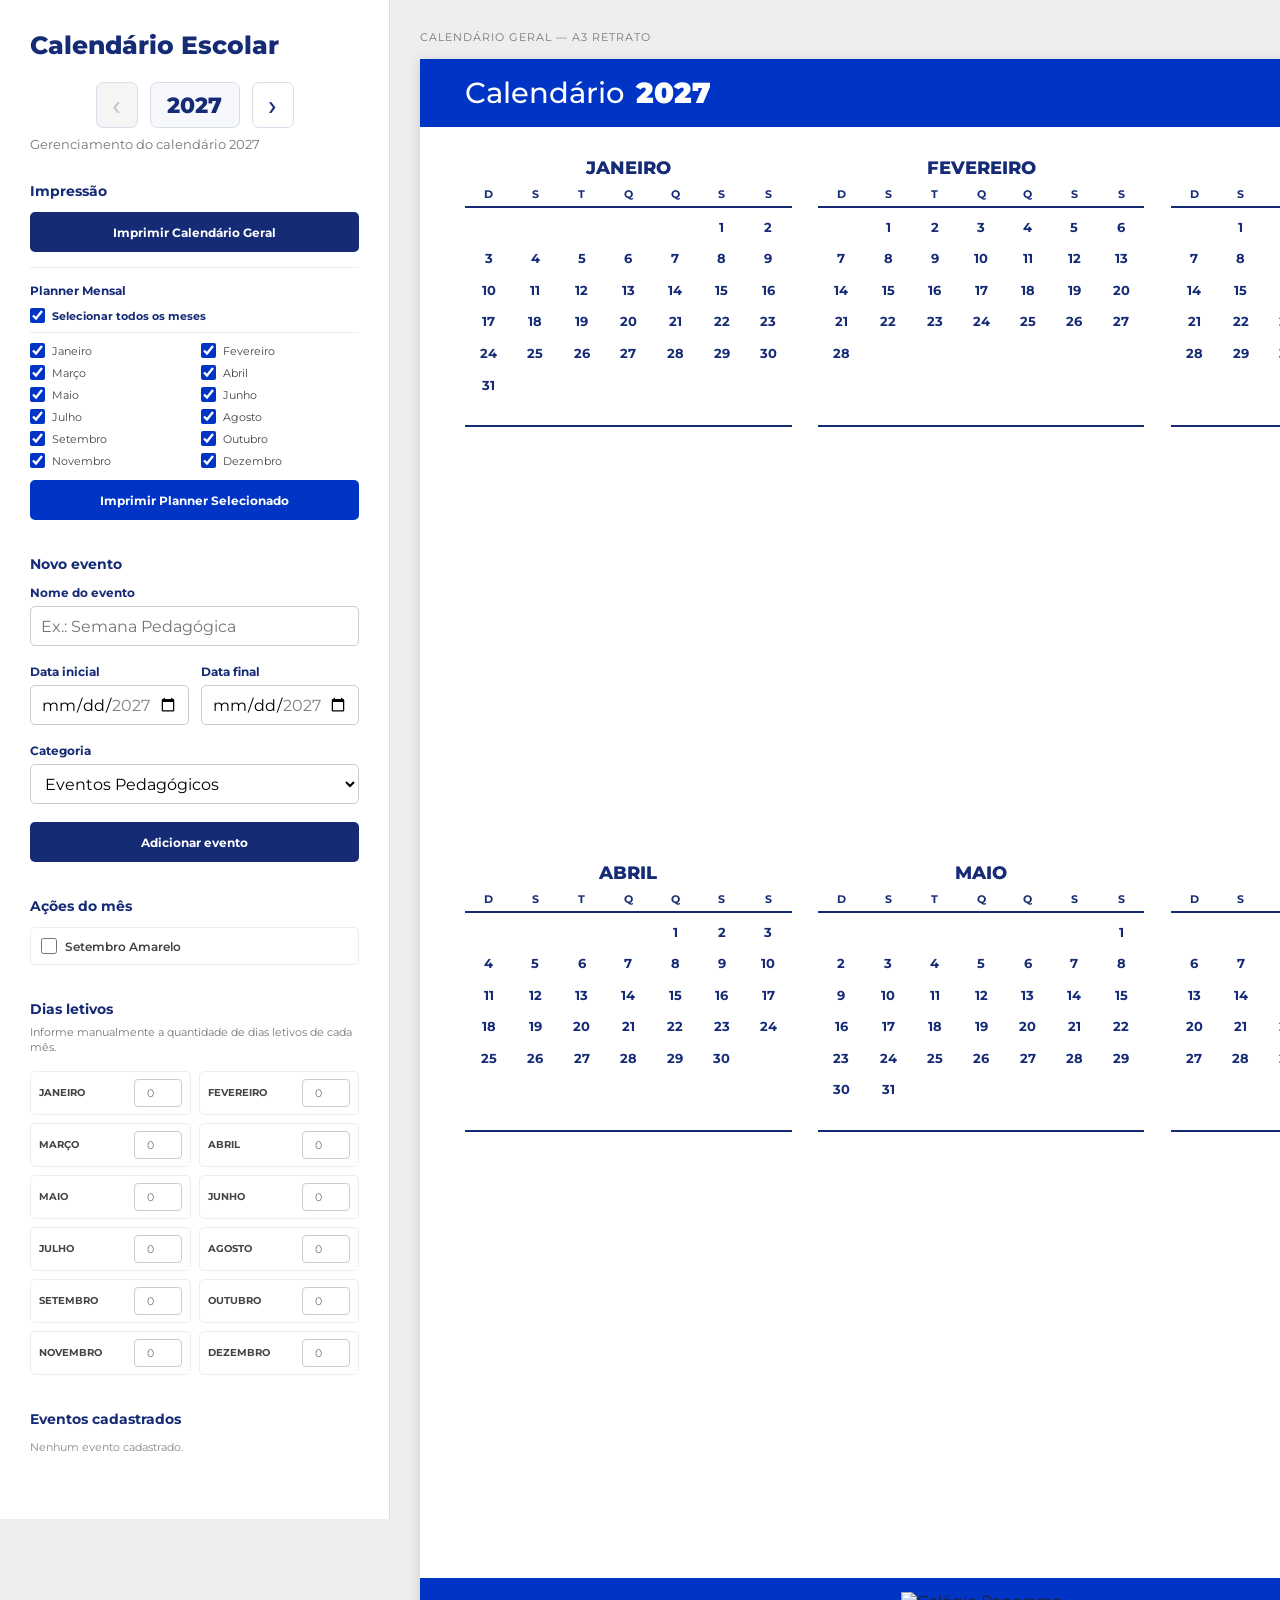
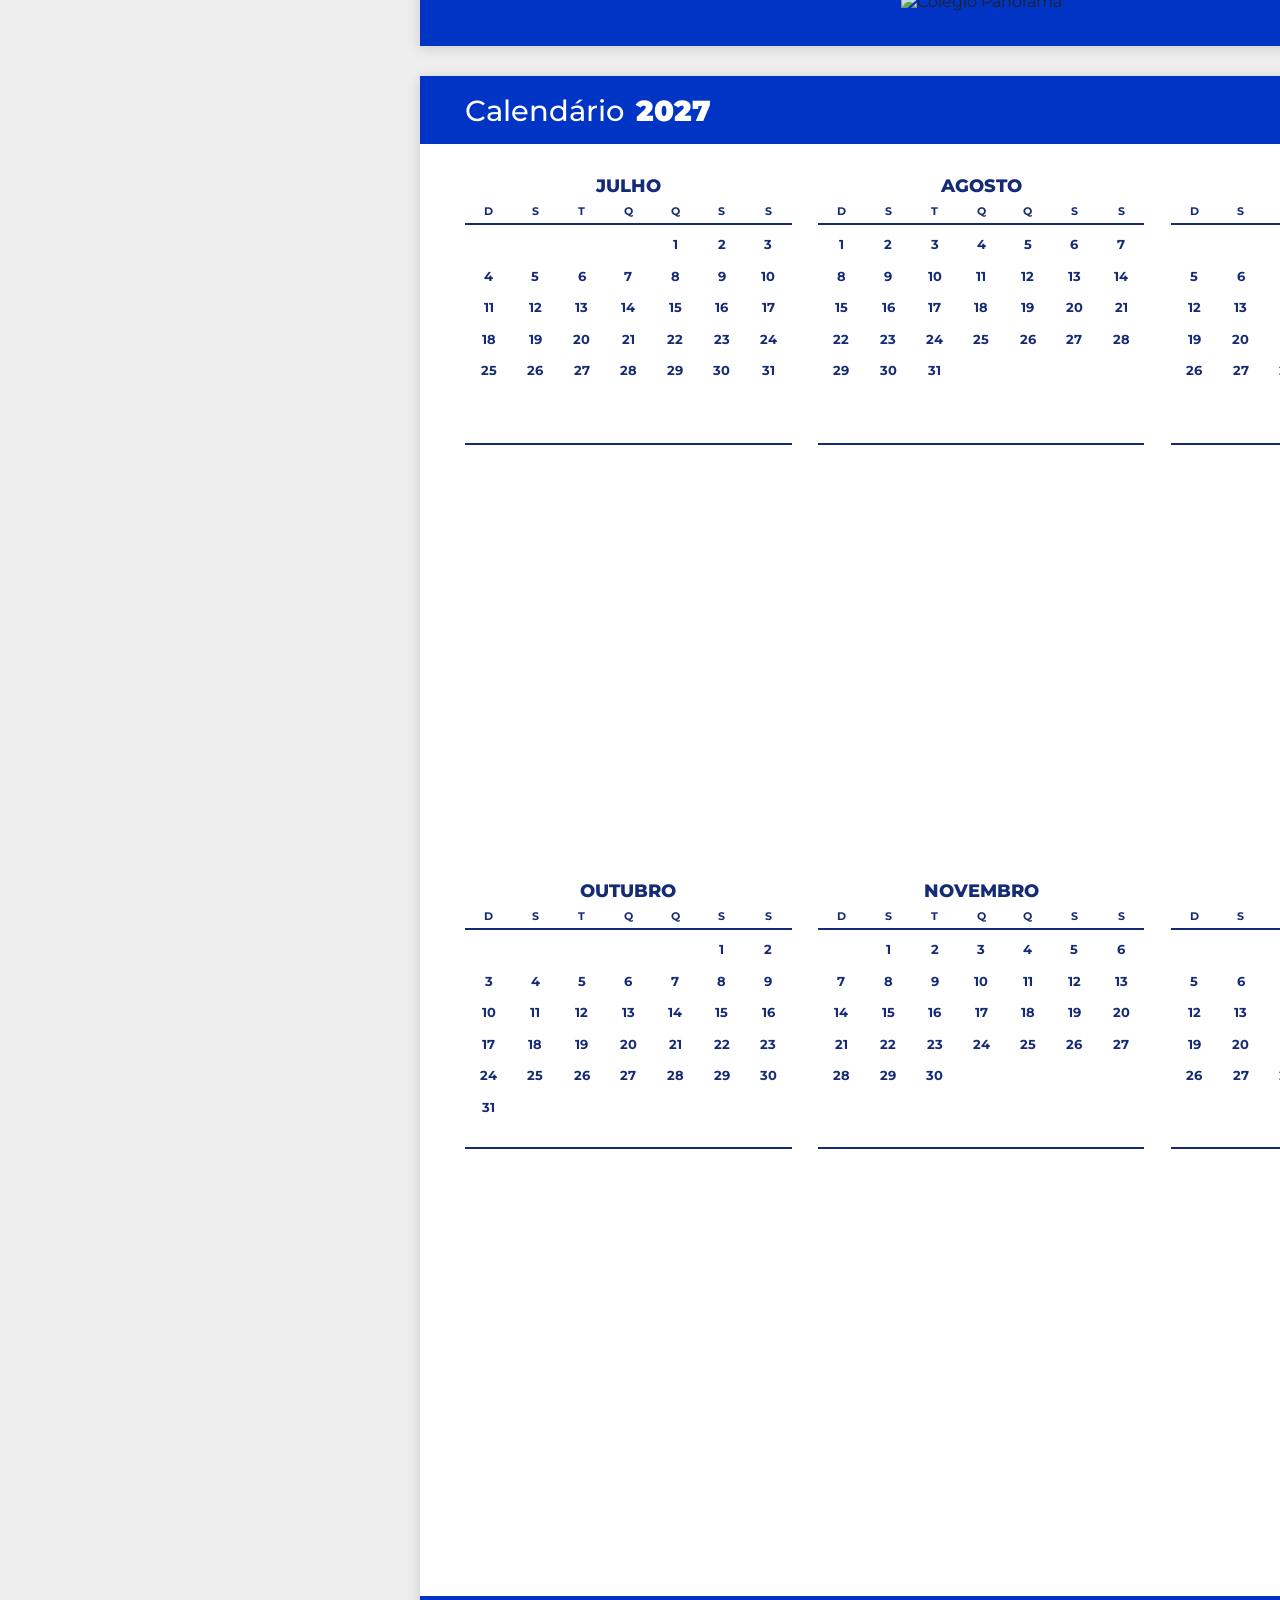
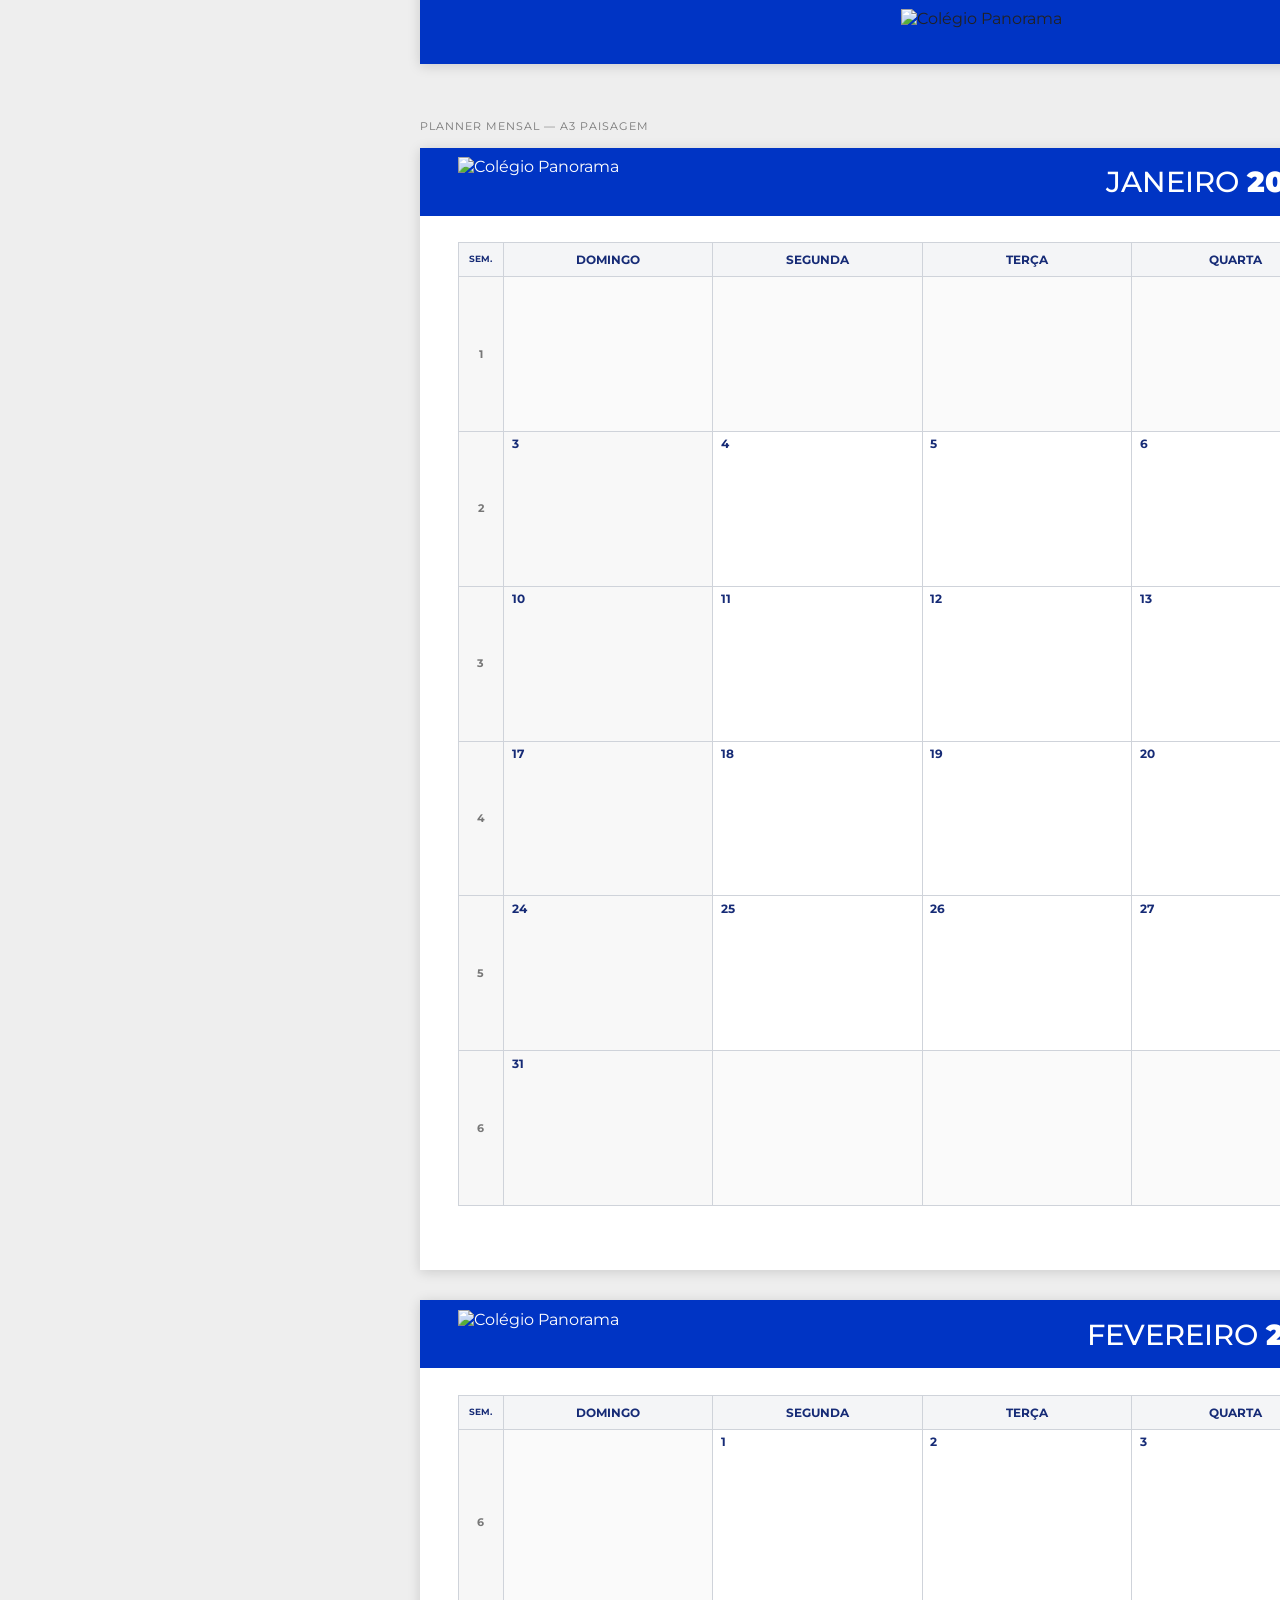
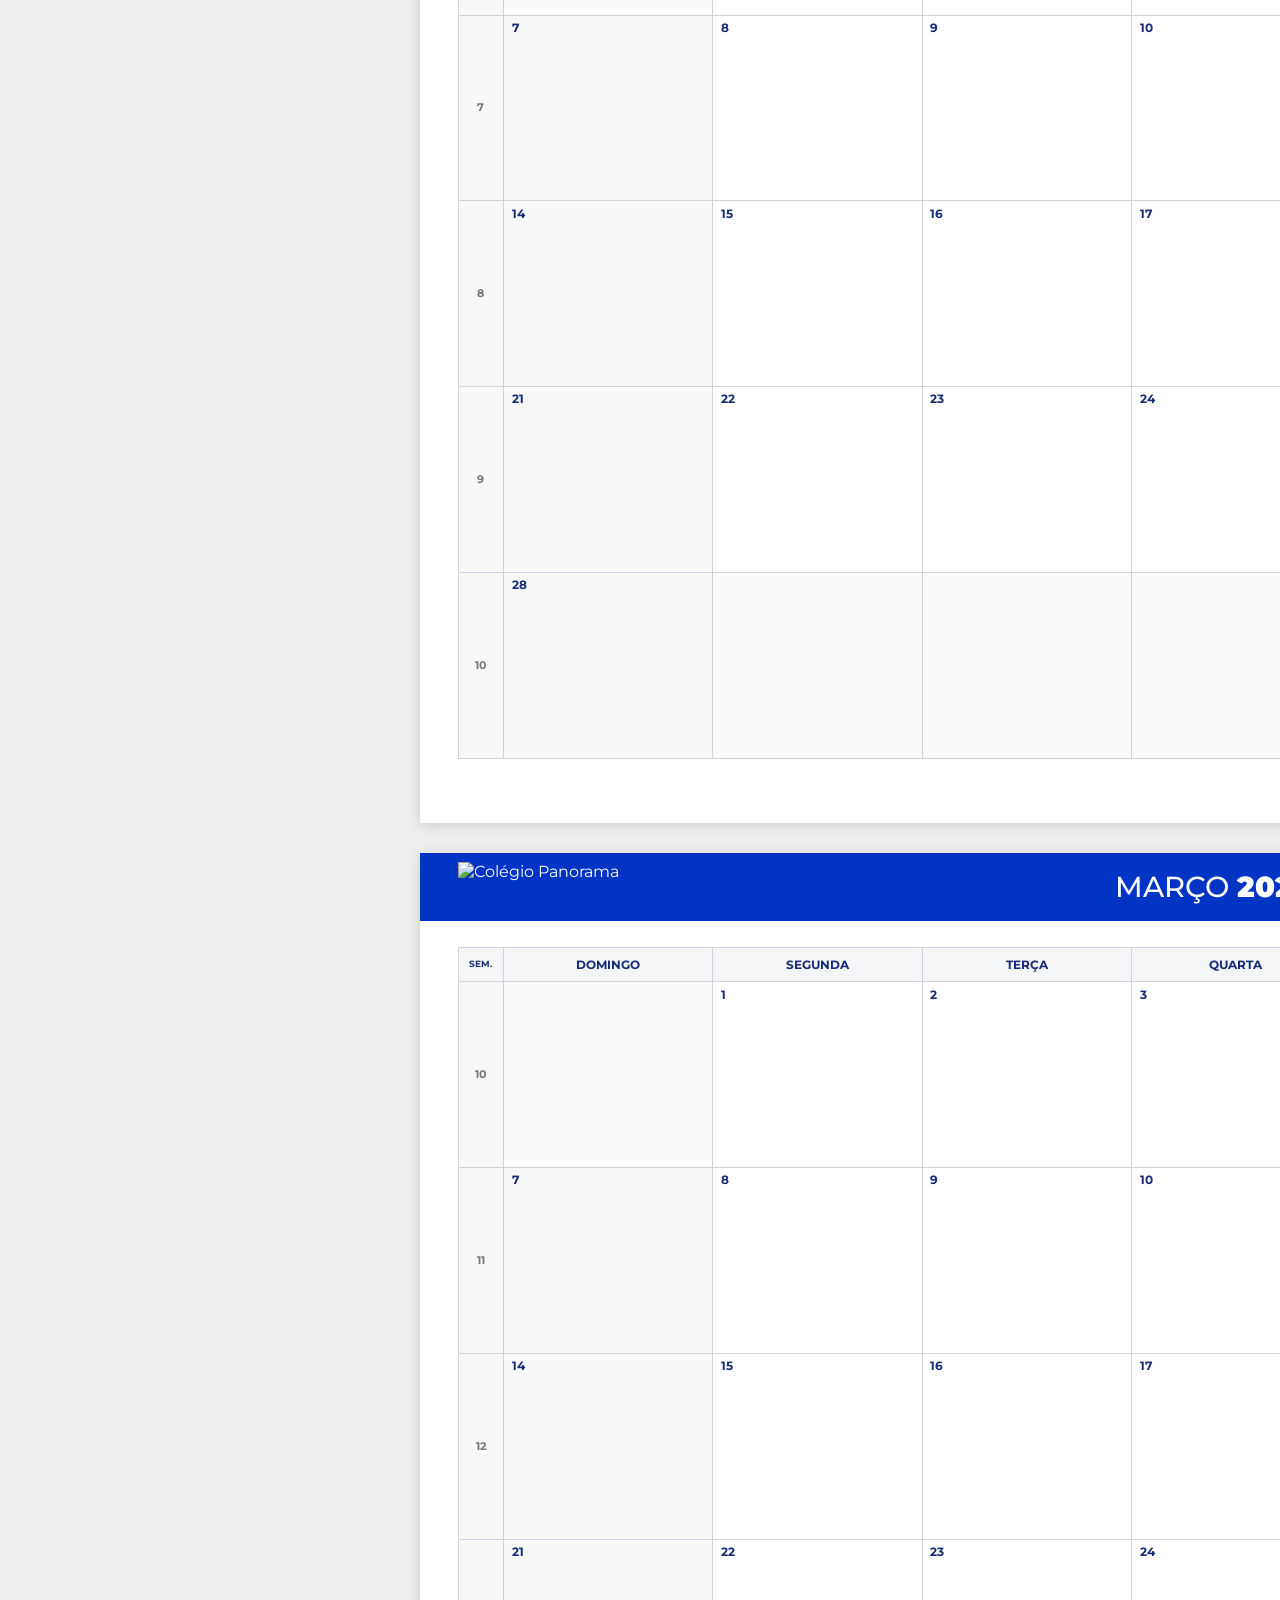
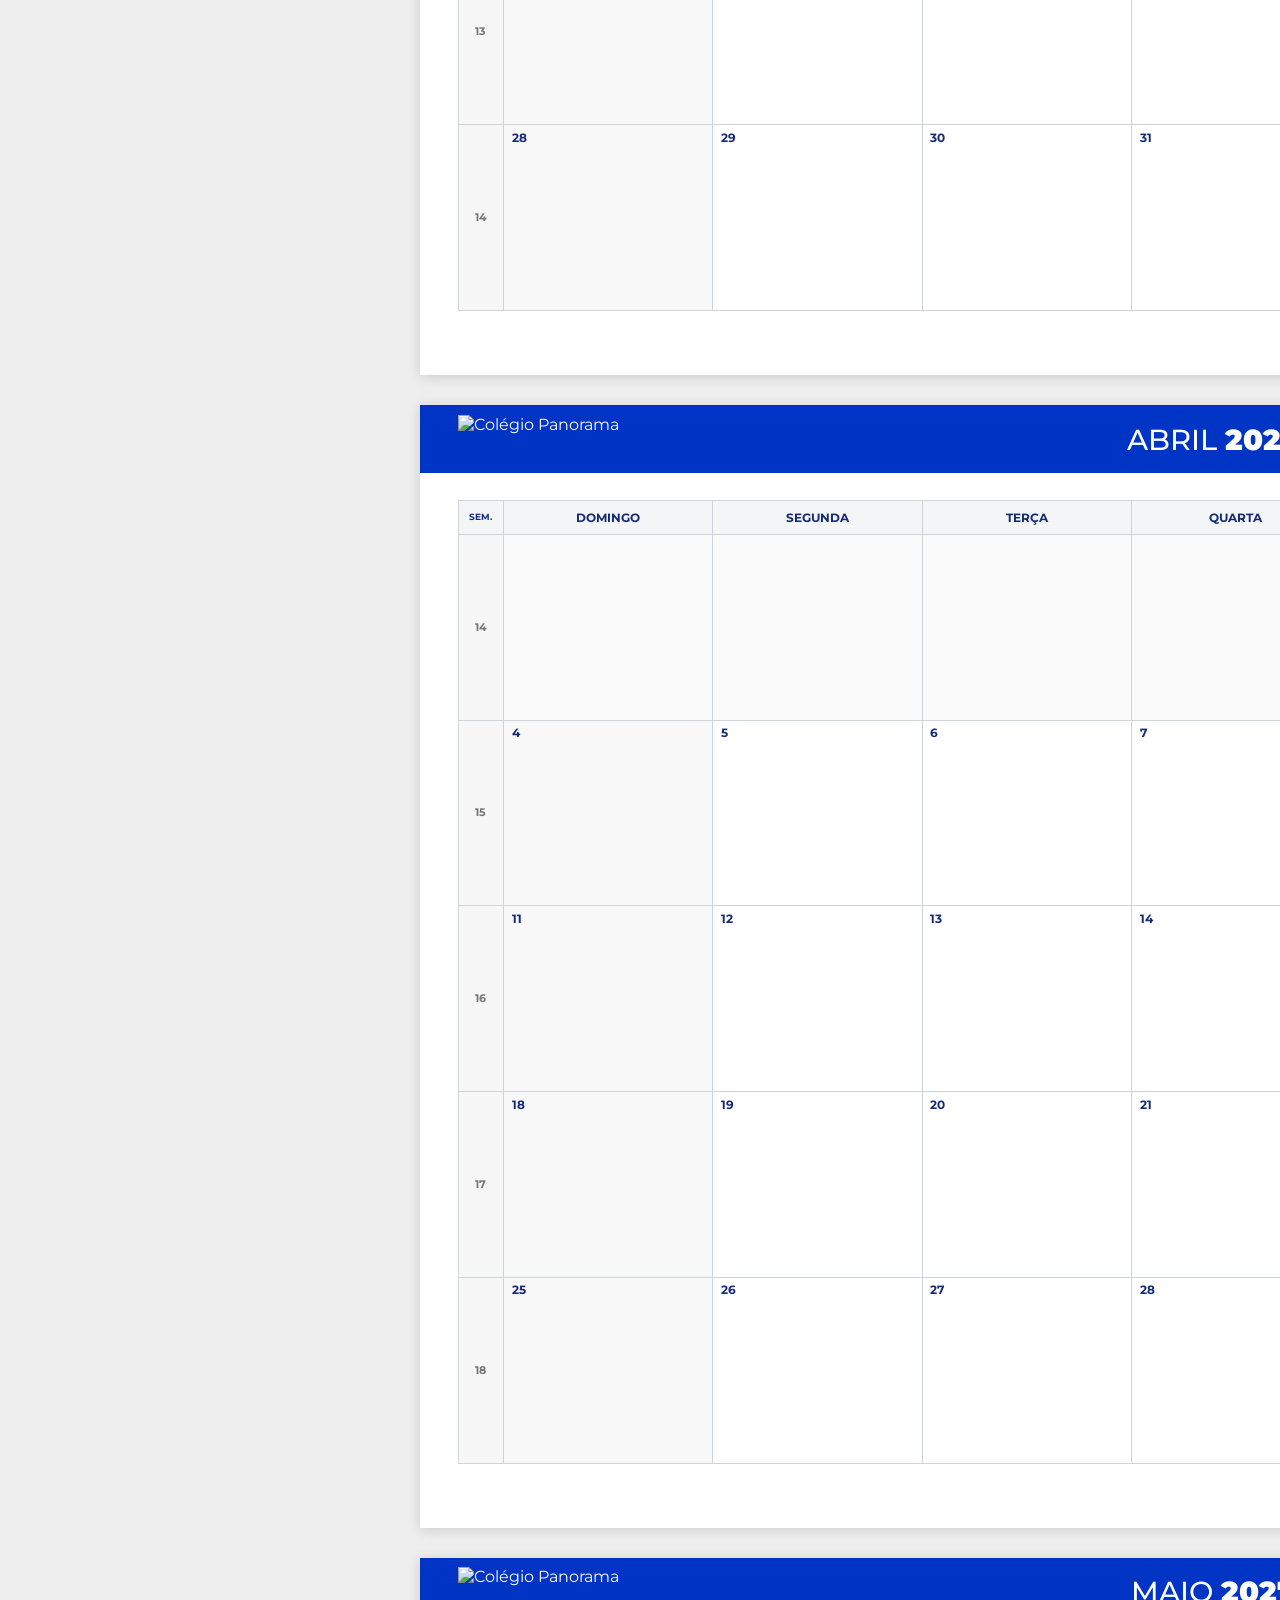
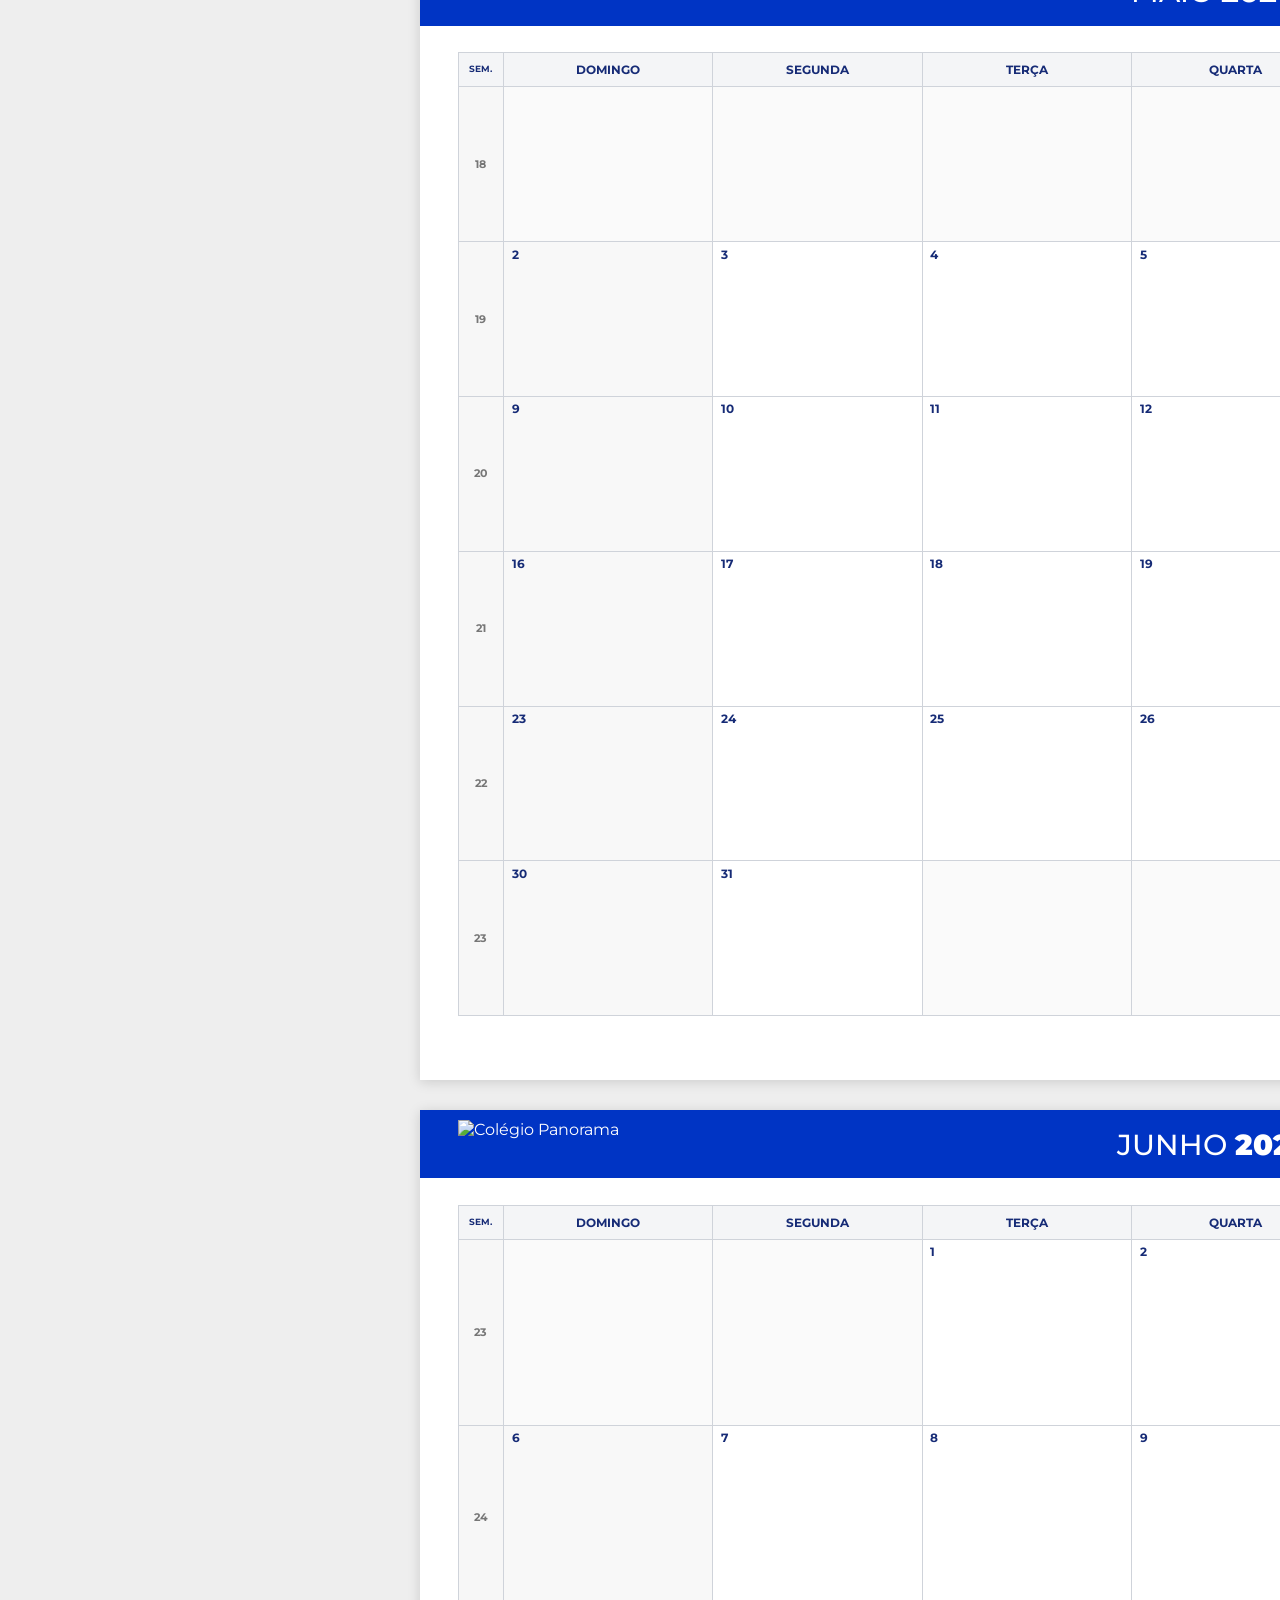
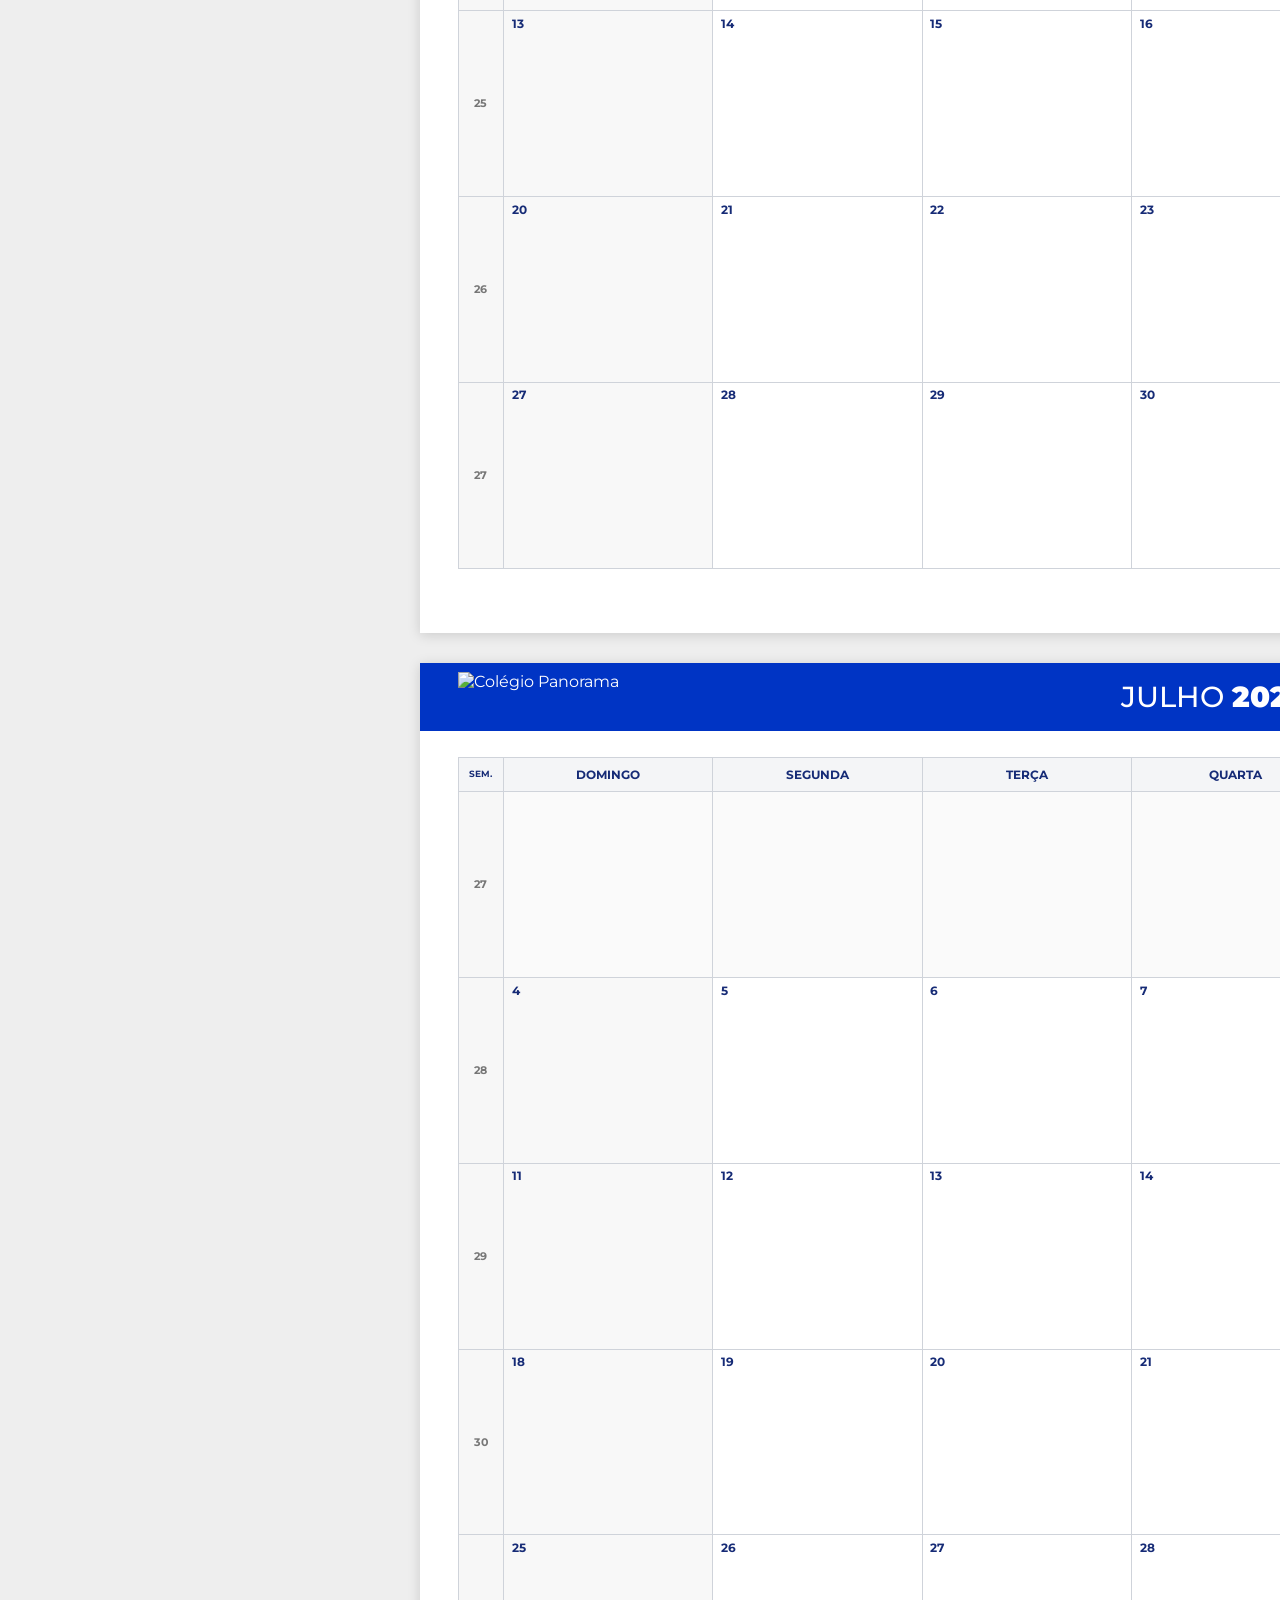
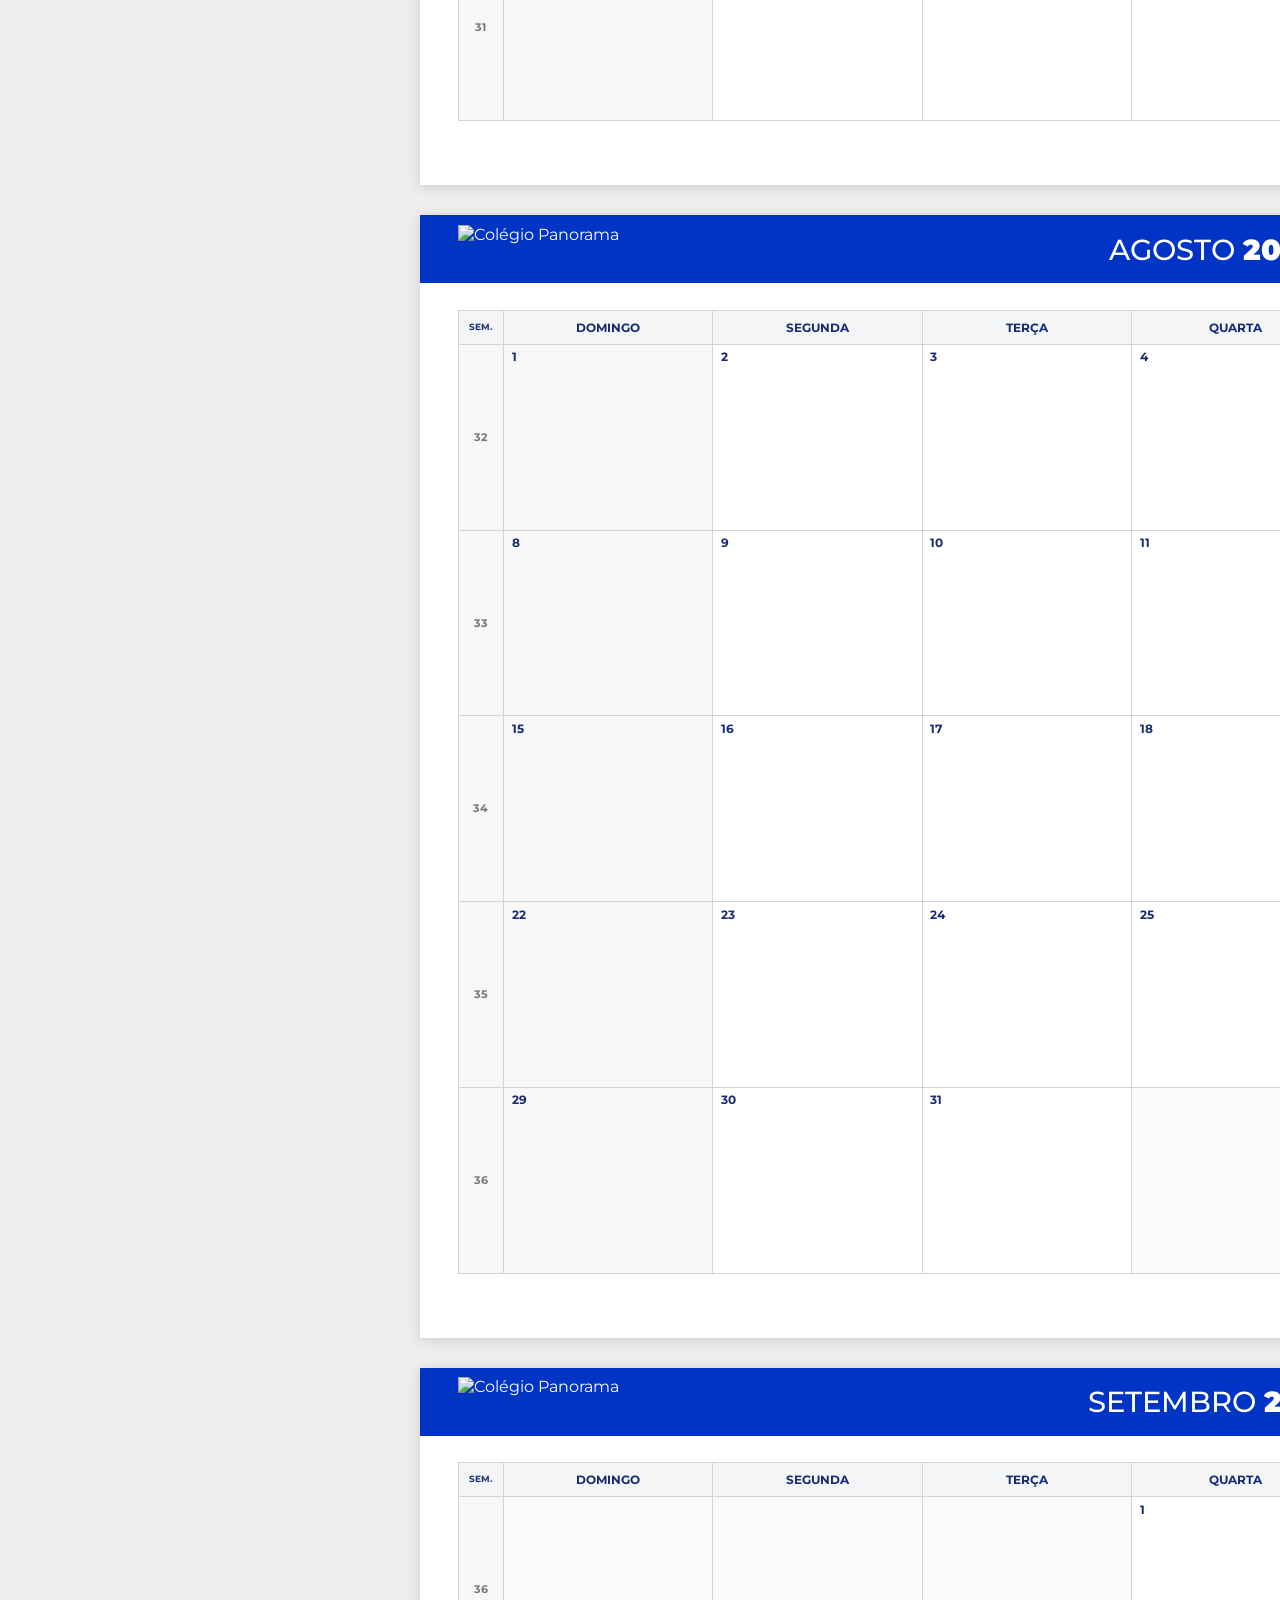
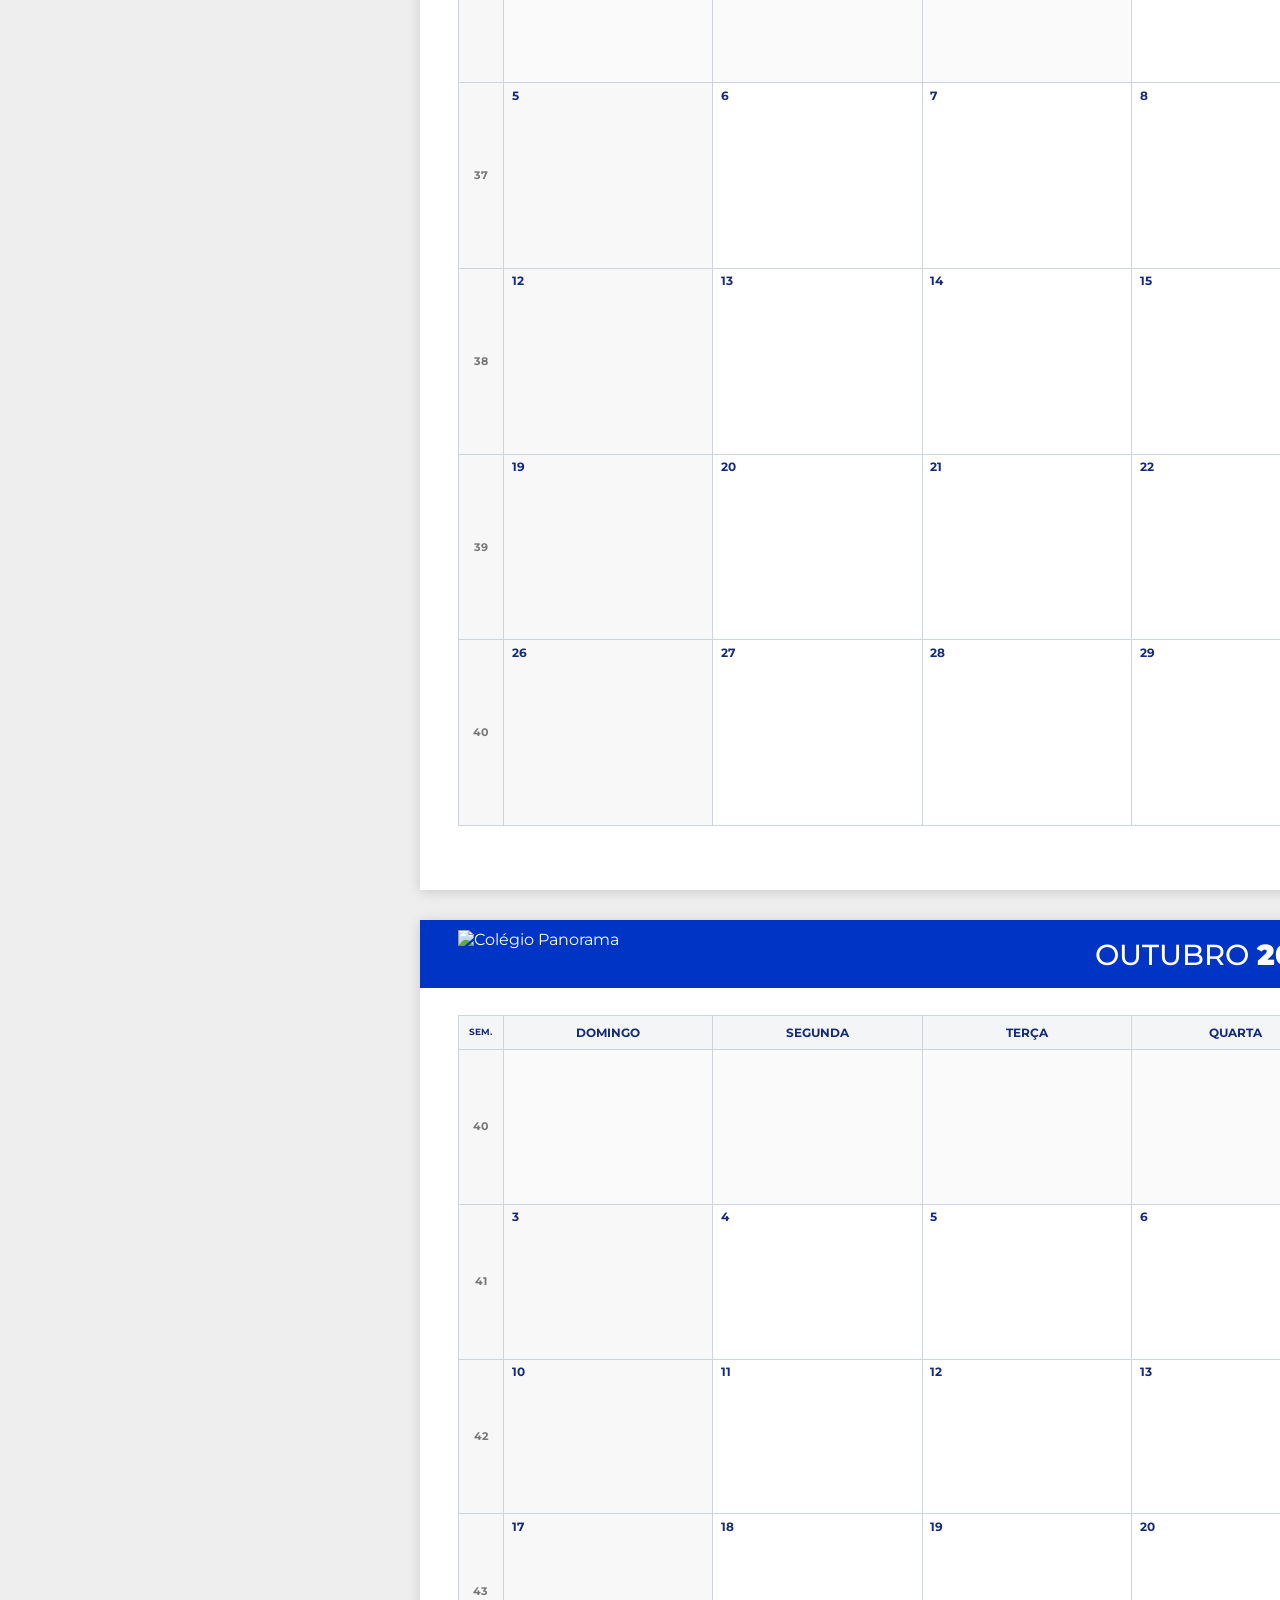
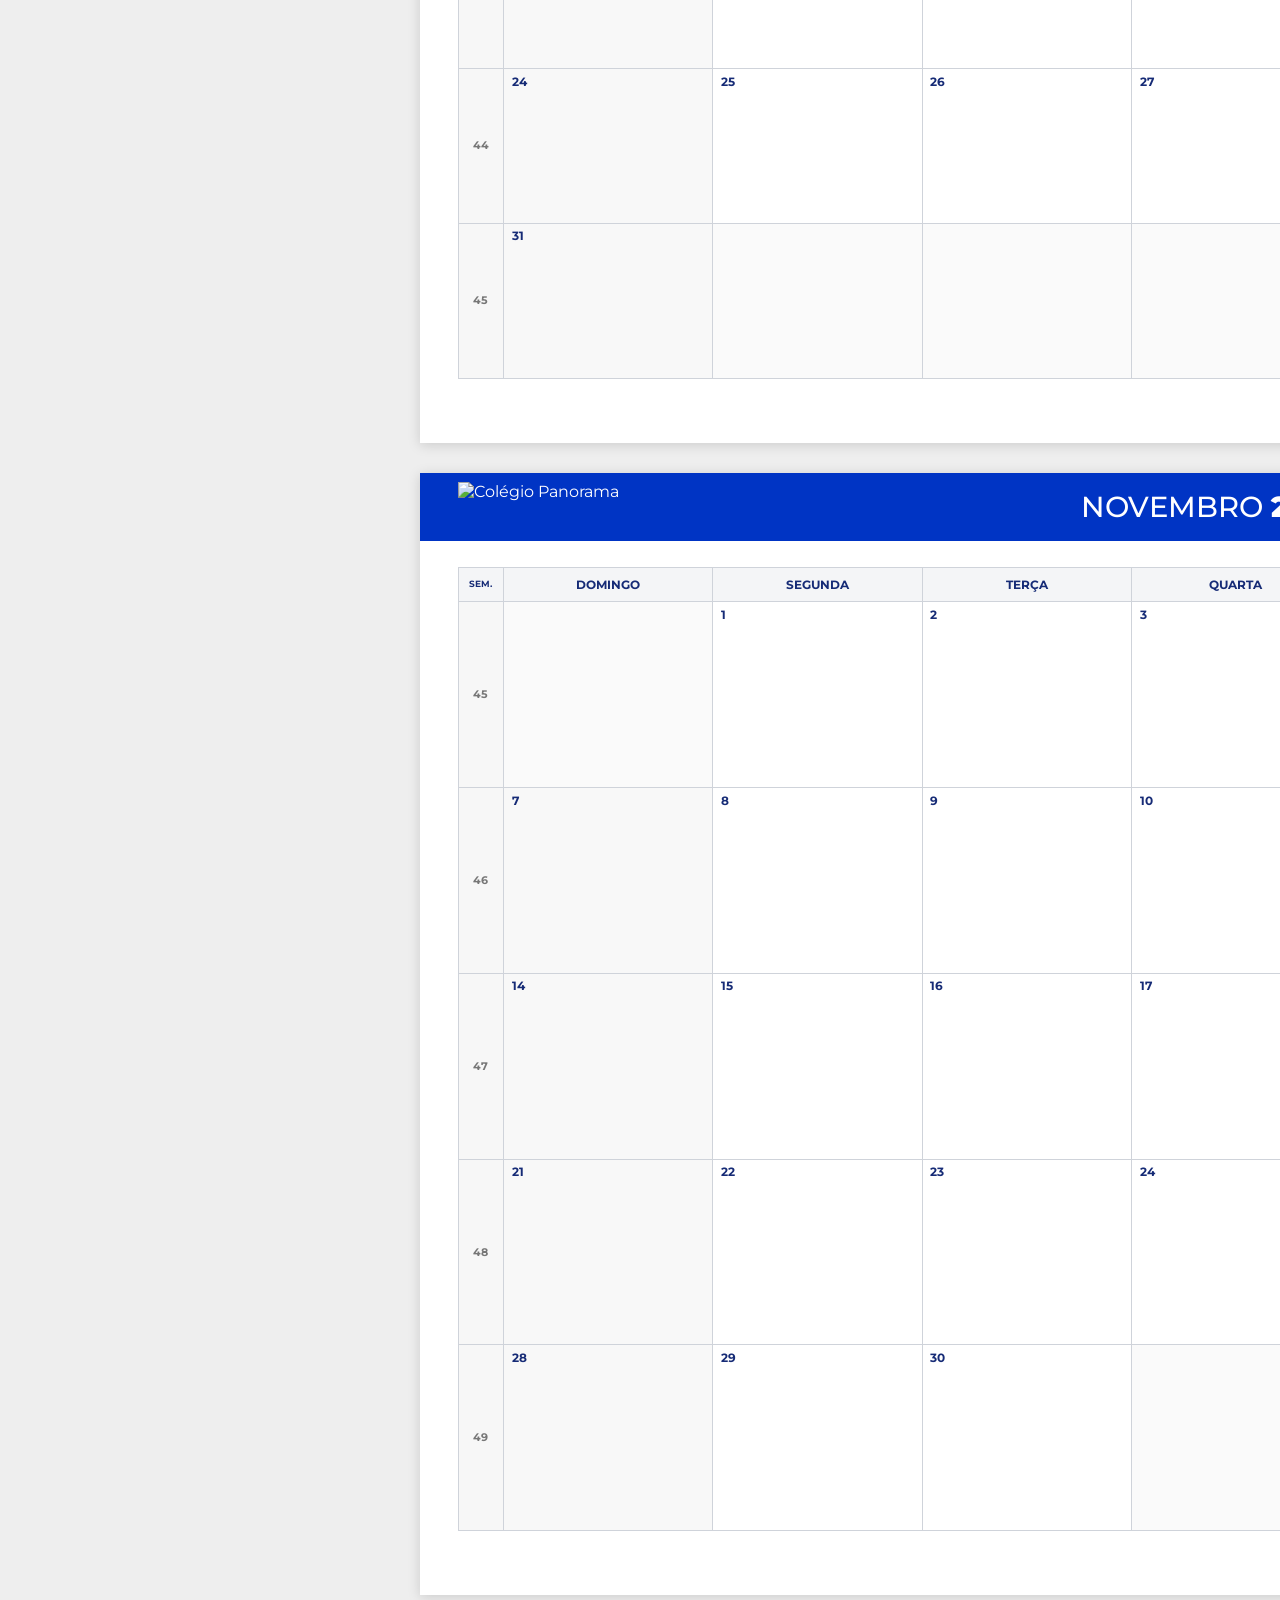
==== index.html @ 25264f06 "Primeiro commit" ====
<!DOCTYPE html>
<html lang="pt-BR">

<head>
    <meta charset="UTF-8">

    <meta
        name="viewport"
        content="width=device-width, initial-scale=1.0"
    >

    <title>Calendário Escolar 2027</title>

    <link
        rel="stylesheet"
        href="style.css"
    >
</head>

<body>

    <div class="aplicacao">

        <!-- =====================================
             PAINEL ADMINISTRATIVO
        ====================================== -->

        <aside class="painel">

            <h1>Calendário Escolar</h1>

            <div class="navegacao-ano">
                <button
                    type="button"
                    id="ano-anterior"
                    class="botao-ano"
                    aria-label="Ano anterior"
                >
                    &#8249;
                </button>

                <div
                    id="ano-atual"
                    class="ano-atual"
                >
                    2027
                </div>

                <button
                    type="button"
                    id="proximo-ano"
                    class="botao-ano"
                    aria-label="Próximo ano"
                >
                    &#8250;
                </button>
            </div>

            <p class="subtitulo">
                Gerenciamento do calendário <span id="ano-subtitulo">2027</span>
            </p>


            <!-- =================================
                 IMPRESSÃO
            ================================== -->

            <section class="secao-painel">

                <h2>Impressão</h2>


                <button
                    type="button"
                    id="imprimir-calendario"
                    class="botao botao-principal botao-largura-total"
                >
                    Imprimir Calendário Geral
                </button>


                <!-- =============================
                     PLANNER
                ============================== -->

                <div class="bloco-impressao-planner">

                    <div class="titulo-impressao-planner">
                        Planner Mensal
                    </div>


                    <!-- MARCAR TODOS -->

                    <label class="opcao-mes opcao-todos">

                        <input
                            type="checkbox"
                            id="selecionar-todos-meses"
                            checked
                        >

                        <span>
                            Selecionar todos os meses
                        </span>

                    </label>


                    <!-- MESES -->

                    <div
                        id="selecao-meses-planner"
                        class="selecao-meses-planner"
                    >

                        <label class="opcao-mes">

                            <input
                                type="checkbox"
                                class="checkbox-mes-planner"
                                value="0"
                                checked
                            >

                            <span>Janeiro</span>

                        </label>


                        <label class="opcao-mes">

                            <input
                                type="checkbox"
                                class="checkbox-mes-planner"
                                value="1"
                                checked
                            >

                            <span>Fevereiro</span>

                        </label>


                        <label class="opcao-mes">

                            <input
                                type="checkbox"
                                class="checkbox-mes-planner"
                                value="2"
                                checked
                            >

                            <span>Março</span>

                        </label>


                        <label class="opcao-mes">

                            <input
                                type="checkbox"
                                class="checkbox-mes-planner"
                                value="3"
                                checked
                            >

                            <span>Abril</span>

                        </label>


                        <label class="opcao-mes">

                            <input
                                type="checkbox"
                                class="checkbox-mes-planner"
                                value="4"
                                checked
                            >

                            <span>Maio</span>

                        </label>


                        <label class="opcao-mes">

                            <input
                                type="checkbox"
                                class="checkbox-mes-planner"
                                value="5"
                                checked
                            >

                            <span>Junho</span>

                        </label>


                        <label class="opcao-mes">

                            <input
                                type="checkbox"
                                class="checkbox-mes-planner"
                                value="6"
                                checked
                            >

                            <span>Julho</span>

                        </label>


                        <label class="opcao-mes">

                            <input
                                type="checkbox"
                                class="checkbox-mes-planner"
                                value="7"
                                checked
                            >

                            <span>Agosto</span>

                        </label>


                        <label class="opcao-mes">

                            <input
                                type="checkbox"
                                class="checkbox-mes-planner"
                                value="8"
                                checked
                            >

                            <span>Setembro</span>

                        </label>


                        <label class="opcao-mes">

                            <input
                                type="checkbox"
                                class="checkbox-mes-planner"
                                value="9"
                                checked
                            >

                            <span>Outubro</span>

                        </label>


                        <label class="opcao-mes">

                            <input
                                type="checkbox"
                                class="checkbox-mes-planner"
                                value="10"
                                checked
                            >

                            <span>Novembro</span>

                        </label>


                        <label class="opcao-mes">

                            <input
                                type="checkbox"
                                class="checkbox-mes-planner"
                                value="11"
                                checked
                            >

                            <span>Dezembro</span>

                        </label>

                    </div>


                    <button
                        type="button"
                        id="imprimir-planner"
                        class="botao botao-planner"
                    >
                        Imprimir Planner Selecionado
                    </button>

                </div>

            </section>


            <!-- =================================
                 CADASTRO DE EVENTOS
            ================================== -->

            <section class="secao-painel">

                <h2>Novo evento</h2>

                <form id="form-evento">

                    <input
                        type="hidden"
                        id="evento-id"
                    >


                    <div class="campo">

                        <label for="nome">
                            Nome do evento
                        </label>

                        <input
                            type="text"
                            id="nome"
                            placeholder="Ex.: Semana Pedagógica"
                            required
                        >

                    </div>


                    <div class="linha-campos">

                        <div class="campo">

                            <label for="inicio">
                                Data inicial
                            </label>

                            <input
                                type="date"
                                id="inicio"
                                required
                            >

                        </div>


                        <div class="campo">

                            <label for="fim">
                                Data final
                            </label>

                            <input
                                type="date"
                                id="fim"
                                required
                            >

                        </div>

                    </div>


                    <div class="campo">

                        <label for="tipo">
                            Categoria
                        </label>

                        <select
                            id="tipo"
                            required
                        >

                            <option value="evento">
                                Eventos Pedagógicos
                            </option>

                            <option value="pedagogico">
                                Início / Fim Pedagógico
                            </option>

                            <option value="vermelho">
                                Reuniões
                            </option>

                            <option value="avaliacao">
                                Avaliações / Simulados
                            </option>

                            <option value="feriado">
                                Feriados
                            </option>

                            <option value="viagem">
                                Desbravando Caminhos / Viagens
                            </option>

                        </select>

                    </div>


                    <div class="botoes-formulario">

                        <button
                            type="submit"
                            id="botao-salvar"
                            class="botao botao-principal"
                        >
                            Adicionar evento
                        </button>


                        <button
                            type="button"
                            id="botao-cancelar"
                            class="botao botao-secundario oculto"
                        >
                            Cancelar edição
                        </button>

                    </div>

                </form>

            </section>


            <!-- =================================
                 AÇÕES DO MÊS
            ================================== -->
            <section class="secao-painel">
                <h2>Ações do mês</h2>
                <label class="opcao-acao-mes">
                    <input type="checkbox" id="setembro-amarelo">
                    <span>Setembro Amarelo</span>
                </label>
            </section>

            <!-- =================================
                 DIAS LETIVOS
            ================================== -->

            <section class="secao-painel">

                <h2>Dias letivos</h2>

                <p class="explicacao">
                    Informe manualmente a quantidade
                    de dias letivos de cada mês.
                </p>

                <div
                    id="campos-dias-letivos"
                    class="campos-dias-letivos"
                ></div>

            </section>


            <!-- =================================
                 EVENTOS CADASTRADOS
            ================================== -->

            <section class="secao-painel">

                <h2>Eventos cadastrados</h2>

                <div id="lista-gerenciamento"></div>

            </section>

        </aside>


        <!-- =====================================
             ÁREA DE PRÉVIA
        ====================================== -->

        <main class="area-preview">


            <!-- =================================
                 PARTE 1
            ================================== -->

            <section
                id="parte-calendario"
                class="parte-projeto"
            >

                <div class="titulo-preview">
                    Calendário Geral — A3 Retrato
                </div>


                <!-- PRIMEIRO SEMESTRE -->

                <section class="pagina-a3">

                    <header class="faixa-superior">

                        <div class="titulo-calendario">

                            <span class="texto-calendario">
                                Calendário
                            </span>

                            <span class="texto-ano">
                                2027
                            </span>

                        </div>


                        <div class="texto-semestre">
                            1º Semestre
                        </div>

                    </header>


                    <div class="area-util">

                        <div
                            id="semestre-1"
                            class="grade-meses"
                        ></div>

                    </div>


                    <footer class="faixa-inferior">

                        <img
                            src="logo-panorama.png"
                            alt="Colégio Panorama"
                            class="logo-panorama"
                        >

                    </footer>

                </section>


                <!-- SEGUNDO SEMESTRE -->

                <section class="pagina-a3">

                    <header class="faixa-superior">

                        <div class="titulo-calendario">

                            <span class="texto-calendario">
                                Calendário
                            </span>

                            <span class="texto-ano">
                                2027
                            </span>

                        </div>


                        <div class="texto-semestre">
                            2º Semestre
                        </div>

                    </header>


                    <div class="area-util">

                        <div
                            id="semestre-2"
                            class="grade-meses"
                        ></div>

                    </div>


                    <footer class="faixa-inferior">

                        <img
                            src="logo-panorama.png"
                            alt="Colégio Panorama"
                            class="logo-panorama"
                        >

                    </footer>

                </section>

            </section>


            <!-- =================================
                 PARTE 2
            ================================== -->

            <section
                id="parte-planner"
                class="parte-projeto parte-planner"
            >

                <div class="titulo-preview titulo-preview-planner">
                    Planner Mensal — A3 Paisagem
                </div>


                <!--
                    Este container tem largura própria.
                    A rolagem horizontal fica no
                    .scroll-planner.
                -->

                <div class="scroll-planner">

                    <div
                        id="planner-mensal"
                        class="planner-mensal"
                    ></div>

                </div>

            </section>

        </main>

    </div>


    <script src="script.js"></script>

</body>

</html>
---- style.css ----
/* ========================================
   MONTSERRAT
======================================== */

@import url(
    'https://fonts.googleapis.com/css2?family=Montserrat:wght@300;400;500;600;700;800;900&display=swap'
);


/* ========================================
   CONFIGURAÇÕES GERAIS
======================================== */

* {
    box-sizing: border-box;
}


html {
    margin: 0;
    padding: 0;

    width: 100%;
    min-width: 100%;

    overflow-x: auto;
    overflow-y: auto;
}


body {
    margin: 0;
    padding: 0;

    width: max-content;
    min-width: 100%;

    font-family:
        "Montserrat",
        Arial,
        sans-serif;

    background: #eeeeee;

    color: #222;

    overflow: visible;
}


button,
input,
select {
    font: inherit;
}



/* ========================================
   APLICAÇÃO
======================================== */

.aplicacao {
    display: flex;

    align-items: flex-start;

    width: max-content;
    min-width: 100%;

    min-height: 100vh;
}



/* ========================================
   PAINEL ADMINISTRATIVO
======================================== */

.painel {
    flex: 0 0 390px;

    width: 390px;

    min-height: 100vh;

    padding: 30px;

    background: white;

    border-right:
        1px solid #dddddd;
}


.painel > h1 {
    margin: 0;

    color: #162b76;

    font-size: 25px;

    font-weight: 800;
}


.subtitulo {
    margin:
        5px 0 30px;

    color: #777;

    font-size: 13px;
}


/* ========================================
   NAVEGAÇÃO DE ANO
======================================== */

.navegacao-ano {
    display: flex;
    align-items: center;
    justify-content: center;
    gap: 12px;
    margin: 22px 0 8px;
}


.ano-atual {
    display: flex;

    align-items: center;
    justify-content: center;

    min-width: 90px;
    min-height: 46px;

    border:
        1px solid #d9ddea;

    border-radius: 7px;

    background: #f7f8fc;

    color: #162b76;

    font-size: 22px;

    font-weight: 800;
}


.botao-ano {
    width: 42px;
    height: 46px;

    padding: 0;

    border:
        1px solid #d9ddea;

    border-radius: 7px;

    background: white;

    color: #162b76;

    cursor: pointer;

    font-size: 28px;

    font-weight: 500;

    line-height: 1;
}


.botao-ano:hover:not(:disabled) {
    background: #f1f3f9;
}


.botao-ano:disabled {
    color: #c2c5ce;

    background: #f5f5f5;

    cursor: default;
}


.secao-painel {
    margin-bottom: 35px;
}


.secao-painel > h2 {
    margin:
        0 0 12px;

    color: #162b76;

    font-size: 14px;

    font-weight: 700;
}


.explicacao {
    margin:
        -5px 0 15px;

    color: #777;

    font-size: 11px;

    line-height: 1.4;
}



/* ========================================
   FORMULÁRIO
======================================== */

.campo {
    margin-bottom: 18px;
}


.campo label {
    display: block;

    margin-bottom: 6px;

    color: #162b76;

    font-size: 12px;

    font-weight: 700;
}


.campo input,
.campo select {
    width: 100%;
    height: 40px;

    padding: 0 10px;

    border:
        1px solid #cccccc;

    border-radius: 5px;

    background: white;

    outline: none;
}


.campo input:focus,
.campo select:focus {
    border-color: #162b76;
}


.linha-campos {
    display: grid;

    grid-template-columns:
        1fr 1fr;

    gap: 12px;
}



/* ========================================
   BOTÕES
======================================== */

.botoes-formulario {
    display: flex;

    gap: 8px;
}


.botao {
    min-height: 40px;

    padding:
        0 15px;

    border: 0;

    border-radius: 5px;

    cursor: pointer;

    font-size: 12px;

    font-weight: 700;
}


.botao-principal {
    flex: 1;

    background: #162b76;

    color: white;
}


.botao-secundario {
    background: #e8e8e8;

    color: #333;
}


.botao-largura-total {
    width: 100%;
}


.botao-planner {
    width: 100%;

    margin-top: 12px;

    background: #0034C4;

    color: white;
}


.oculto {
    display: none;
}



/* ========================================
   SELEÇÃO DE IMPRESSÃO DO PLANNER
======================================== */

.bloco-impressao-planner {
    margin-top: 15px;

    padding-top: 15px;

    border-top:
        1px solid #eeeeee;
}


.titulo-impressao-planner {
    margin-bottom: 10px;

    color: #162b76;

    font-size: 12px;

    font-weight: 700;
}


.selecao-meses-planner {
    display: grid;

    grid-template-columns:
        1fr 1fr;

    gap:
        7px 12px;

    margin-top: 10px;
}


.opcao-mes {
    display: flex;

    align-items: center;

    gap: 7px;

    cursor: pointer;

    color: #444;

    font-size: 11px;
}


.opcao-mes input {
    width: 15px;
    height: 15px;

    margin: 0;

    accent-color: #0034C4;

    cursor: pointer;
}


.opcao-todos {
    padding-bottom: 9px;

    border-bottom:
        1px solid #eeeeee;

    color: #162b76;

    font-weight: 700;
}



/* ========================================
   DIAS LETIVOS - PAINEL
======================================== */

.campos-dias-letivos {
    display: grid;

    grid-template-columns:
        1fr 1fr;

    gap: 8px;
}


.campo-dia-letivo {
    display: flex;

    align-items: center;

    justify-content: space-between;

    gap: 8px;

    padding:
        7px 8px;

    border:
        1px solid #eeeeee;

    border-radius: 5px;
}


.campo-dia-letivo label {
    color: #444;

    font-size: 10px;

    font-weight: 700;
}


.campo-dia-letivo input {
    width: 48px;
    height: 28px;

    padding:
        0 5px;

    border:
        1px solid #cccccc;

    border-radius: 4px;

    text-align: center;

    font-size: 11px;

    outline: none;
}



/* ========================================
   GERENCIAMENTO DE EVENTOS
======================================== */

.item-gerenciamento {
    padding:
        10px 0;

    border-bottom:
        1px solid #eeeeee;
}


.cabecalho-item {
    display: flex;

    align-items: center;

    gap: 7px;
}


.indicador-cor {
    width: 10px;
    height: 10px;

    flex-shrink: 0;

    border-radius: 3px;
}


.nome-gerenciamento {
    flex: 1;

    font-size: 12px;

    font-weight: 700;
}


.datas-gerenciamento {
    margin:
        5px 0 7px 17px;

    color: #777;

    font-size: 10px;
}


.acoes-evento {
    margin-left: 17px;

    display: flex;

    gap: 10px;
}


.botao-acao {
    padding: 0;

    border: 0;

    background: transparent;

    color: #162b76;

    cursor: pointer;

    font-size: 10px;

    font-weight: 700;
}


.botao-excluir {
    color: #c62828;
}


.sem-eventos {
    color: #888;

    font-size: 11px;
}



/* ========================================
   ÁREA DE PRÉVIA
======================================== */

.area-preview {
    flex:
        0 0
        calc(420mm + 60px);

    width:
        calc(420mm + 60px);

    min-width:
        calc(420mm + 60px);

    padding: 30px;

    overflow: visible;
}


.parte-projeto {
    margin-bottom: 55px;
}


.titulo-preview {
    margin-bottom: 15px;

    color: #777;

    font-size: 11px;

    text-transform: uppercase;

    letter-spacing: 1px;
}



/* ========================================
   PARTE 1
   CALENDÁRIO GERAL
======================================== */

#parte-calendario {
    width: 297mm;

    min-width: 297mm;

    margin-left: 0;
    margin-right: 0;
}



/* ========================================
   PÁGINA A3 RETRATO
======================================== */

.pagina-a3 {
    position: relative;

    width: 297mm;
    height: 420mm;

    margin:
        0 0 30px 0;

    background: white;

    overflow: hidden;

    box-shadow:
        0 2px 12px
        rgba(0, 0, 0, 0.15);

    page: calendario-retrato;
}



/* ========================================
   FAIXA SUPERIOR
======================================== */

.faixa-superior {
    position: absolute;

    top: 0;
    left: 0;

    width: 100%;
    height: 18mm;

    padding:
        0 12mm;

    display: flex;

    align-items: center;

    justify-content: space-between;

    background: #0034C4;

    color: white;

    z-index: 200;
}



/* ========================================
   TÍTULO CALENDÁRIO
======================================== */

.titulo-calendario {
    display: flex;

    align-items: baseline;

    gap: 3mm;

    color: white;

    white-space: nowrap;
}


.texto-calendario {
    font-family:
        "Montserrat",
        sans-serif;

    font-size: 22pt;

    font-weight: 500;

    line-height: 1;
}


.texto-ano {
    font-family:
        "Montserrat",
        sans-serif;

    font-size: 22pt;

    font-weight: 900;

    line-height: 1;
}


.texto-semestre {
    font-family:
        "Montserrat",
        sans-serif;

    font-size: 20pt;

    font-weight: 300;

    line-height: 1;

    white-space: nowrap;
}



/* ========================================
   FAIXA INFERIOR
======================================== */

.faixa-inferior {
    position: absolute;

    bottom: 0;
    left: 0;

    width: 100%;
    height: 18mm;

    display: flex;

    align-items: center;

    justify-content: center;

    background: #0034C4;

    overflow: hidden;

    z-index: 200;
}


.logo-panorama {
    display: block;

    width: auto;

    height: 11mm;

    max-width: 75mm;

    object-fit: contain;
}



/* ========================================
   ÁREA ÚTIL
======================================== */

.area-util {
    position: absolute;

    top: 18mm;
    bottom: 18mm;

    left: 0;
    right: 0;

    padding:
        8mm 12mm;

    overflow: hidden;
}



/* ========================================
   GRADE DOS MESES
======================================== */

.grade-meses {
    width: 100%;
    height: 100%;

    display: grid;

    grid-template-columns:
        repeat(
            3,
            minmax(0, 1fr)
        );

    grid-template-rows:
        repeat(
            2,
            minmax(0, 1fr)
        );

    column-gap: 7mm;

    row-gap: 5mm;

    align-items: stretch;
}



/* ========================================
   MÊS
======================================== */

.mes {
    width: 100%;
    height: 100%;

    min-width: 0;
    min-height: 0;

    display: flex;

    flex-direction: column;

    overflow: hidden;
}


.mes h3 {
    flex: 0 0 auto;

    margin:
        0 0 2mm;

    text-align: center;

    color: #162b76;

    font-size: 18px;

    font-weight: 800;
}



/* ========================================
   DIAS DA SEMANA
======================================== */

.dias-semana {
    flex: 0 0 auto;

    display: grid;

    grid-template-columns:
        repeat(7, 1fr);

    padding-bottom: 1.3mm;

    border-bottom:
        0.6mm solid #162b76;

    color: #162b76;

    font-size: 11px;

    font-weight: 700;

    text-align: center;
}



/* ========================================
   CALENDÁRIO
======================================== */

.calendario {
    flex: 0 0 auto;

    display: grid;

    grid-template-columns:
        repeat(7, 1fr);

    grid-template-rows:
        repeat(6, 24px);

    row-gap: 2mm;

    margin-top: 2mm;
}



/* ========================================
   DIA
======================================== */

.dia {
    position: relative;

    height: 24px;

    display: flex;

    align-items: center;

    justify-content: center;

    overflow: visible;
}


.celula-vazia {
    height: 24px;
}



/* ========================================
   NÚMERO DO DIA
======================================== */

.numero-dia {
    position: relative;

    z-index: 100;

    color: #162b76;

    font-size: 13px;

    font-weight: 700;

    line-height: 1;
}


.numero-com-evento {
    color: white;
}



/* ========================================
   CAMADAS DE EVENTOS
======================================== */

.camada-evento {
    position: absolute;

    top: 50%;
    left: 50%;

    height:
        calc(
            24px + var(--aumento)
        );

    transform:
        translate(-50%, -50%);
}



/* ========================================
   EVENTO ÚNICO
======================================== */

.camada-unica {
    width:
        calc(
            100% - 4px +
            var(--aumento)
        );

    border-radius: 4px;
}



/* ========================================
   EVENTO CONTÍNUO
======================================== */

.camada-inicio {
    width:
        calc(
            100% +
            var(--aumento) +
            1px
        );

    left:
        calc(50% + 0.5px);

    border-radius:
        5px 0 0 5px;
}


.camada-conecta-esquerda {
    width:
        calc(
            100% +
            var(--aumento) +
            2px
        );

    border-radius: 0;
}


.camada-conecta-direita {
    width:
        calc(
            100% +
            var(--aumento) +
            2px
        );
}


.camada-fim {
    width:
        calc(
            100% +
            var(--aumento) +
            1px
        );

    left:
        calc(50% - 0.5px);

    border-radius:
        0 5px 5px 0;
}


.camada-inicio.camada-fim {
    width:
        calc(
            100% - 4px +
            var(--aumento)
        );

    left: 50%;

    border-radius: 4px;
}



/* ========================================
   DIAS LETIVOS
======================================== */

.dias-letivos {
    flex: 0 0 auto;

    height: 6mm;

    margin-top: 2mm;

    padding-bottom: 1mm;

    border-bottom:
        0.6mm solid #172a75;

    text-align: right;

    color: #333;

    font-size: 7pt;

    font-weight: 600;
}



/* ========================================
   LISTA DE EVENTOS
======================================== */

.lista-eventos {
    flex: 1;

    min-height: 0;

    margin-top: 2mm;

    overflow: hidden;

    font-size: 9pt;
}


.item-evento {
    width: 100%;

    display: flex;

    align-items: center;

    gap: 1.2mm;

    min-height: 5mm;

    margin-bottom: 1.2mm;

    font-size: inherit;

    line-height: 1.15;
}


.data-evento {
    flex: 0 0 auto;

    min-width: 7mm;

    padding:
        0.8mm 1.3mm;

    border-radius: 1mm;

    color: white;

    font-size: inherit;

    font-weight: 700;

    line-height: 1.15;

    text-align: center;

    white-space: nowrap;
}


.descricao-evento {
    flex: 1 1 0;

    min-width: 0;

    max-width: 100%;

    font-size: inherit;

    line-height: 1.15;

    white-space: normal;

    overflow-wrap: break-word;

    word-break: normal;
}



/* ========================================
   PARTE 2
   PLANNER
======================================== */

.parte-planner {
    width: 420mm;

    min-width: 420mm;

    margin-left: 0;
    margin-right: 0;
}


.titulo-preview-planner {
    margin-top: 40px;
}



/* ========================================
   CONTAINER DO PLANNER
======================================== */

.scroll-planner {
    width: 420mm;

    min-width: 420mm;

    overflow: visible;

    padding: 0;
}


.planner-mensal {
    width: 420mm;

    min-width: 420mm;
}



/* ========================================
   PÁGINA A3 PAISAGEM
======================================== */

.pagina-planner {
    position: relative;

    width: 420mm;
    min-width: 420mm;

    height: 297mm;

    margin:
        0 0 30px;

    background: white;

    overflow: hidden;

    box-shadow:
        0 2px 12px
        rgba(0, 0, 0, 0.15);

    page: planner-paisagem;
}



/* ========================================
   CABEÇALHO DO PLANNER
======================================== */

.planner-cabecalho {
    position: absolute;

    top: 0;
    left: 0;

    width: 100%;
    height: 18mm;

    display: grid;

    grid-template-columns:
        95mm 1fr 95mm;

    align-items: center;

    padding:
        0 10mm;

    background: #0034C4;

    color: white;
}



/* ========================================
   LOGO DO PLANNER
======================================== */

.planner-logo-area {
    display: flex;

    align-items: center;

    justify-content: flex-start;

    height: 100%;
}


.planner-logo {
    display: block;

    width: auto;

    height: 13mm;

    max-width: 82mm;

    object-fit: contain;
}



/* ========================================
   TÍTULO DO PLANNER
======================================== */

.planner-titulo {
    text-align: center;

    color: white;

    font-size: 22pt;

    font-weight: 500;

    line-height: 1;

    white-space: nowrap;
}


.planner-titulo strong {
    font-weight: 900;
}



/* ========================================
   CONTEÚDO DO PLANNER
======================================== */

.planner-conteudo {
    position: absolute;

    top: 18mm;
    bottom: 0;

    left: 0;
    right: 0;

    padding:
        7mm 10mm 8mm;

    display: flex;

    flex-direction: column;

    overflow: hidden;
}



/* ========================================
   CABEÇALHO DOS DIAS
======================================== */

.planner-dias-semana {
    flex: 0 0 9mm;

    display: grid;

    grid-template-columns:
        12mm repeat(7, 1fr);

    border:
        0.35mm solid #cfd3da;

    border-bottom: 0;

    background: #f4f5f7;
}


.planner-cabecalho-semana,
.planner-dia-semana {
    display: flex;

    align-items: center;

    justify-content: center;

    min-width: 0;

    border-right:
        0.35mm solid #cfd3da;

    color: #162b76;

    font-size: 9pt;

    font-weight: 700;

    text-transform: uppercase;
}


.planner-dia-semana:last-child {
    border-right: 0;
}


.planner-cabecalho-semana {
    font-size: 6.5pt;

    line-height: 1.1;

    text-align: center;
}



/* ========================================
   GRADE DO PLANNER
======================================== */

.planner-grade {
    flex: 1;

    min-height: 0;

    display: grid;

    grid-template-columns:
        12mm repeat(7, 1fr);

    border-left:
        0.35mm solid #cfd3da;

    border-top:
        0.35mm solid #cfd3da;
}



/* ========================================
   NÚMERO DA SEMANA
======================================== */

.planner-numero-semana {
    display: flex;

    align-items: center;

    justify-content: center;

    border-right:
        0.35mm solid #cfd3da;

    border-bottom:
        0.35mm solid #cfd3da;

    background: #f7f7f7;

    color: #777;

    font-size: 8pt;

    font-weight: 700;
}



/* ========================================
   DIA DO PLANNER
======================================== */

.planner-dia {
    position: relative;

    min-width: 0;
    min-height: 0;

    padding:
        4mm 3mm 2.5mm;

    border-right:
        0.35mm solid #cfd3da;

    border-bottom:
        0.35mm solid #cfd3da;

    background: white;

    overflow: hidden;
}



/* ========================================
   DIA FORA DO MÊS
======================================== */

.planner-dia-fora {
    background: #fafafa;
}



/* ========================================
   FIM DE SEMANA
======================================== */

.planner-fim-semana:not(
    .planner-dia-fora
) {
    background: #f8f8f8;
}



/* ========================================
   NÚMERO DO DIA
======================================== */

.planner-numero-dia {
    position: absolute;

    top: 1.7mm;
    left: 2mm;

    color: #162b76;

    font-size: 9pt;

    font-weight: 700;

    line-height: 1;
}



/* ========================================
   EVENTOS DO PLANNER
======================================== */

.planner-eventos-dia {
    width: 100%;
    height: 100%;

    padding-top: 3mm;

    overflow: hidden;
}


.planner-evento {
    position: relative;
    padding-left: 4mm;
    margin-bottom: 2.5mm;
    color: #222;
    font-size: 10pt;
    font-weight: 500;
    line-height: 1.25;
    overflow-wrap: break-word;
    word-break: normal;
}


/* ========================================
   BOLINHA ANTES DE CADA EVENTO
======================================== */

.planner-evento::before {
    content: "";

    position: absolute;

    left: 0.5mm;
    top: 1.25mm;

    width: 1.8mm;
    height: 1.8mm;

    border-radius: 50%;

    background: #162b76;
}



/* ========================================
   DIAS LETIVOS DO PLANNER
======================================== */

.planner-rodape {
    flex: 0 0 9mm;

    display: flex;

    align-items: flex-end;

    justify-content: flex-end;

    padding-top: 2mm;

    color: #162b76;

    font-size: 9pt;

    font-weight: 700;
}



/* ========================================
   PÁGINAS DE IMPRESSÃO
======================================== */

@page calendario-retrato {

    size:
        A3 portrait;

    margin: 0;
}


@page planner-paisagem {

    size:
        A3 landscape;

    margin: 0;
}



/* ========================================
   IMPRESSÃO
======================================== */

@media print {

    html,
    body {
        margin: 0;
        padding: 0;

        width: auto;
        min-width: 0;

        background: white;

        overflow: visible;
    }


    .aplicacao {
        display: block;

        width: auto;
        min-width: 0;

        min-height: 0;
    }


    .painel,
    .titulo-preview {
        display: none !important;
    }


    .area-preview {
        display: block;

        width: auto;
        min-width: 0;

        margin: 0;
        padding: 0;

        overflow: visible;
    }


    #parte-calendario,
    .parte-planner,
    .scroll-planner,
    .planner-mensal {
        width: auto;

        min-width: 0;

        margin: 0;

        overflow: visible;

        padding: 0;
    }


    * {
        -webkit-print-color-adjust:
            exact;

        print-color-adjust:
            exact;
    }



    /* ====================================
       IMPRIMIR CALENDÁRIO GERAL
    ==================================== */

    body.imprimir-calendario
    #parte-planner {
        display:
            none !important;
    }


    body.imprimir-calendario
    #parte-calendario {
        display:
            block !important;
    }


    body.imprimir-calendario
    .pagina-a3 {
        width: 297mm;
        height: 420mm;

        margin: 0;

        box-shadow: none;

        overflow: hidden;

        break-after: page;

        page-break-after:
            always;
    }


    body.imprimir-calendario
    .pagina-a3:last-child {
        break-after: auto;

        page-break-after:
            auto;
    }



    /* ====================================
       IMPRIMIR PLANNER
    ==================================== */

    body.imprimir-planner
    #parte-calendario {
        display:
            none !important;
    }


    body.imprimir-planner
    #parte-planner {
        display:
            block !important;
    }


    body.imprimir-planner
    .pagina-planner.nao-imprimir {
        display:
            none !important;
    }


    body.imprimir-planner
    .pagina-planner {
        width: 420mm;
        min-width: 420mm;

        height: 297mm;

        margin: 0;

        box-shadow: none;

        overflow: hidden;

        break-after: page;

        page-break-after:
            always;
    }


    body.imprimir-planner
    .pagina-planner.ultima-pagina-impressao {
        break-after: auto;

        page-break-after:
            auto;
    }

}

/* ========================================
   AÇÕES DO MÊS
======================================== */
.opcao-acao-mes {
    display: flex;
    align-items: center;
    gap: 8px;
    padding: 10px;
    border: 1px solid #eeeeee;
    border-radius: 5px;
    color: #444;
    font-size: 12px;
    font-weight: 600;
    cursor: pointer;
}

.opcao-acao-mes input {
    width: 16px;
    height: 16px;
    margin: 0;
    accent-color: #f2c500;
    cursor: pointer;
}

/* ========================================
   SETEMBRO AMARELO - CALENDÁRIO GERAL
======================================== */
.calendario-setembro-amarelo {
    position: relative;
}

.calendario-setembro-amarelo::after {
    content: "";

    position: absolute;

    top: -2mm;
    right: -0mm;
    bottom: 3mm;
    left: -0mm;

    border: 1.5mm solid #f2c500;
    border-radius: 2mm;

    pointer-events: none;

    z-index: 150;
}

.data-setembro-amarelo {
    background: #f2c500 !important;
    color: #162b76;
}

/* ========================================
   SETEMBRO AMARELO - PLANNER
======================================== */
.planner-setembro-amarelo {
    margin-right: auto;
    color: #b18c00;
    font-size: 9pt;
    font-weight: 700;
}
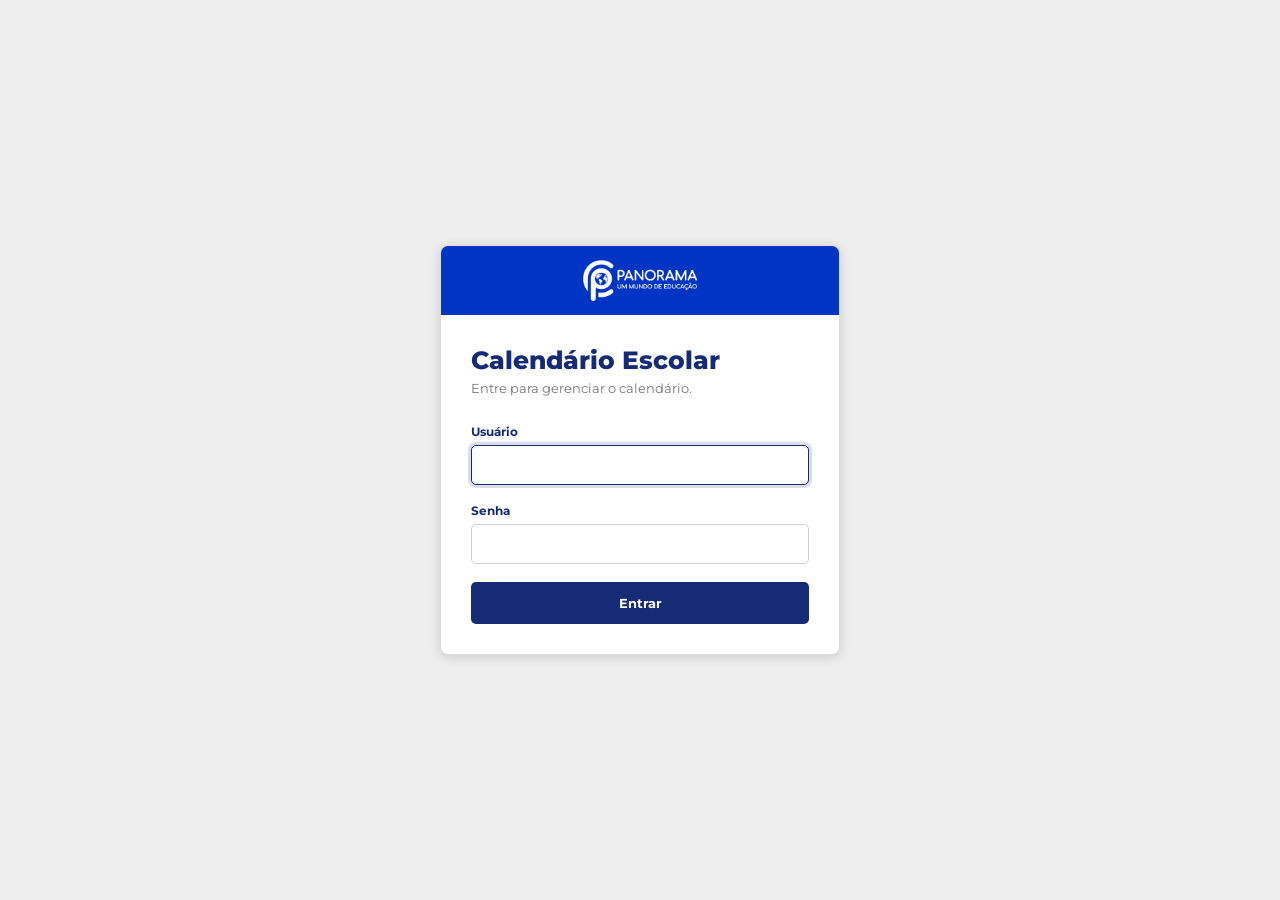
==== commit d02e2d7f: "Adiciona tela de login e exige login para acessar o calendário" ====
--- a/index.html
+++ b/index.html
@@ -10,6 +10,12 @@
     >
 
     <title>Calendário Escolar 2027</title>
+
+    <script>
+    if (sessionStorage.getItem("logado") !== "true") {
+        location.replace("login.html");
+    }
+    </script>
 
     <link
         rel="stylesheet"
@@ -59,7 +65,14 @@
             <p class="subtitulo">
                 Gerenciamento do calendário <span id="ano-subtitulo">2027</span>
             </p>
-
+            <button
+                type="button"
+                id="sair"
+                class="botao botao-secundario botao-largura-total"
+                style="margin-bottom: 30px;"
+            >
+                Sair
+            </button>
 
             <!-- =================================
                  IMPRESSÃO
